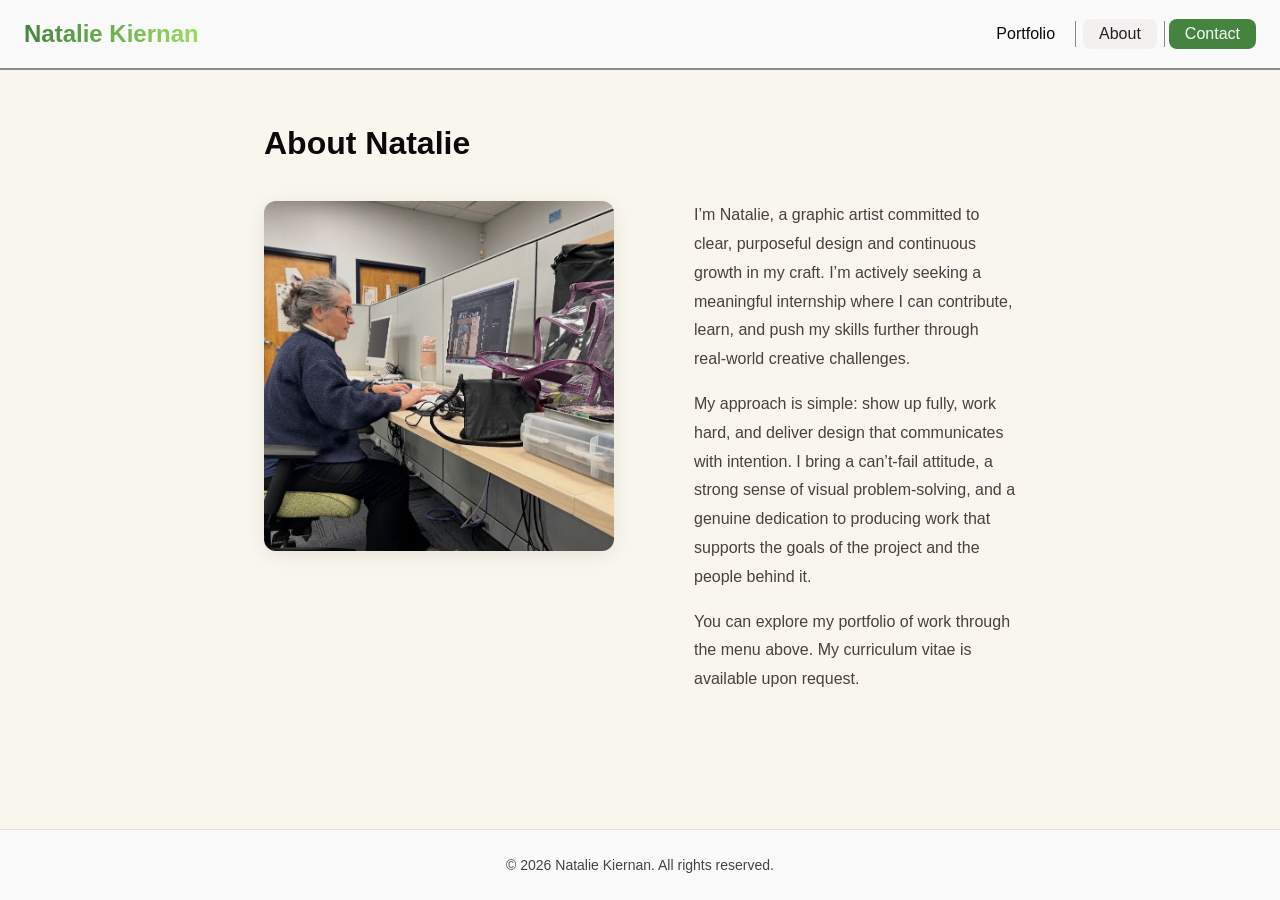
==== about.html @ ca2cf598 "Added once more all my animation code and files onto portfolio website" ====
<!DOCTYPE html>
<html lang="en">
<head>
    <meta charset="UTF-8">
    <meta name="viewport" content="width=device-width, initial-scale=1.0">
    <title>Natalie Kiernan - About</title>
    <link rel="stylesheet" href="style.css">
</head>
<body>
<header class="header">
    <h1 class="logo"><a href="index.html">Natalie Kiernan</a></h1>
    <nav aria-label="Main navigation">
        <ul>
            <li><a href="index.html">Portfolio</a></li>
            <li class="border"><a href="about.html" class="active">About</a></li>
            <li><a class="cta" href="contact.html">Contact</a></li>
        </ul>
    </nav>
</header>

<main>
    <div class="about">
       
        <h2 style="text-align: left;"> About Natalie</h2>
        <div class="about-info">
            <img class="about-img" src="images/computer-lab.jpeg" alt="Natalie Kiernan">
            <div class="picture">
                    <!-- <p>This code is commented out and won't display in the browser.</p> -->
                    <!-- <img class="about-img" src="images/baker-studio-photos-1.jpg" alt="Ed Baker's Natalie Kiernan headshot"> -->
                    <picture>
                        <!-- Sharp, fast-loading version for modern screens -->
                        <!-- <source srcset="images/headshot.webp" type="image/webp"> -->
                        
                        <!-- Flawless, pixel-perfect backup version -->
                        <source srcset="images/computer-lab-pic.png" type="image/png">

                        <!--  The fallback image that controls the layout dimensions -->
                        <!-- <img class="about-img" src="images/computer-lab-pic.png">   -->
                    </picture>
            </div>
            <div>
                
                <p>  I’m Natalie, a graphic artist committed to clear, purposeful design and continuous growth in my craft. 
                     I’m actively seeking a meaningful internship where I can contribute, learn, and push my skills 
                     further through real‑world creative challenges.
                </p>
                <p>    My approach is simple: show up fully, work hard, and deliver design that communicates with intention. 
                     I bring a can’t‑fail attitude, a strong sense of visual problem‑solving, and a genuine dedication to producing 
                     work that supports the goals of the project and the people behind it.
                 </p> 
                 <p> You can explore my portfolio of work through the menu above. My curriculum vitae is available upon request.<br></p>
            </div>
    </div>
</main>

<footer>
    <p>&copy; 2026 Natalie Kiernan. All rights reserved.</p>
</footer>
</body>
</html>
---- style.css ----
@font-face {
  font-family: "Amaline";
  src: url(fonts/AmalineTrial-Regular.ttf.woff);
}

@font-face {
  font-family: "Above-the-Beyond";
  src: url(fonts/Above\ the\ Beyond\ Script.woff2);
}

:root {
  --header-color: #fafafa;
  --primary-color: #f9f6ee;
  --font-color: #090909;
  --accent-color: #45843e;
  --accent-hover: #6fc466;
  --muted-color: #4b4040;
  --border-color: #8a8a8a;
  --gradient: linear-gradient(to right, var(--accent-color), #96de5f);
  --main-font: "Above-the-Beyond", Arial, sans-serif;
  --body-font: Arial, Helvetica, sans-serif;
  --shadow: 0 4px 20px rgba(9, 9, 9, 0.08);
  --transition: 0.2s ease;
}

*,
*::before,
*::after {
  padding: 0;
  margin: 0;
  box-sizing: border-box;
}

html {
  scroll-behavior: smooth;
}

body {
  background-color: var(--primary-color);
  color: var(--font-color);
  font-family: var(--body-font);
  line-height: 1.6;
  min-height: 100vh;
  display: flex;
  flex-direction: column;
}

/* Header */

header {
  position: sticky;
  top: 0;
  z-index: 100;
  width: 100%;
  height: 70px;
  justify-content: space-between;
  display: flex;
  align-items: center;
  background-color: var(--header-color);
  border-bottom: 2px var(--border-color) solid;
}

.logo {
  font-size: 24px;
  font-family: var(--main-font);
  margin-left: 1.5rem;
  background: var(--gradient);
  -webkit-background-clip: text;
  background-clip: text;
  -webkit-text-fill-color: transparent;
}

.logo a {
  text-decoration: none;
}

nav {
  margin-right: 1.5rem;
}

.border {
  padding: 0 7px;
  border-left: 1px var(--border-color) solid;
  border-right: 1px var(--border-color) solid;
}

nav ul {
  list-style-type: none;
  display: flex;
  align-items: center;
  gap: 0.25rem;
}

nav a {
  padding: 0.4em 1em;
  text-decoration: none;
  color: var(--font-color);
  font-size: 16px;
  border-radius: 8px;
  transition:
    background-color var(--transition),
    color var(--transition);
}

nav a:hover,
nav a.active {
  color: rgb(34, 34, 34);
  background-color: rgb(245, 240, 240);
}

nav a.cta {
  color: var(--header-color);
  background-color: var(--accent-color);
}

nav a.cta:hover {
  background-color: var(--accent-hover);
  color: var(--header-color);
}

/* Layout */

.container {
  max-width: 1224px;
  width: 90%;
  margin: auto;
  padding: 40px 0;
}

main {
  flex: 1;
}

.section-heading {
  font-family: var(--main-font);
  font-size: 2rem;
  text-align: center;
  margin-bottom: 2rem;
  color: var(--font-color);
}

.flex-container {
  display: flex;
  justify-content: center;
}

/* Hero */

#hero {
  width: 100%;
  min-height: 85vh;
  background: var(--primary-color);
  display: flex;
  align-items: center;
}

#hero .container {
  width: 90%;
  max-width: 1200px;
  margin: 0 auto;
  padding: 2rem 0;
  display: flex;
  align-items: center;
  justify-content: center;
  gap: 5rem;
}

#hero .info {
  flex: 1;
  max-width: 520px;
}

#hero .info h1 {
  font-size: clamp(2rem, 5vw, 3rem);
  line-height: 1.2;
  margin-bottom: 2.3rem;
  font-weight: 700;
  font-family: "Times New Roman", Times, serif;
}

#hero .info .hero-accent {
  font-family: var(--main-font);
  font-weight: 400;
  font-size: clamp(2.2rem, 5.5vw, 3.5rem);
  background: var(--gradient);
  -webkit-background-clip: text;
  background-clip: text;
  -webkit-text-fill-color: transparent;
}

#hero .info a {
  font-size: 1.1rem;
  color: var(--muted-color);
}

#hero .info .button {
  text-decoration: none;
  display: inline-block;
  background-color: var(--accent-color);
  color: var(--header-color);
  border-radius: 16px;
  font-size: 1.1rem;
  font-weight: 600;
  padding: 0.75em 2em;
  margin-top: 1.5rem;
  transition:
    background-color var(--transition),
    transform var(--transition);
  justify-content: center;
}

#hero .info #gallery-link {
  background-color: var(--header-color);
  color: var(--border-color);
  transition:
    background-color var(--transition),
    transform var(--transition);
  border: 2px var(--border-color) solid;
  margin-right: 40px;
}

#hero .button:hover {
  background-color: var(--accent-hover);
  transform: translateY(-2px);
}

#hero .img {
  flex-shrink: 0;
}

.img .about-img {
  width: 280px;
  height: 340px;
  object-fit: cover;
  border-radius: 12px;
  box-shadow: var(--shadow);
}

.space {
  margin-right: 44px;
}

.grid-container {
  display: grid;
  grid-template-columns: repeat(4, 1fr);
  gap: 5px;
}

/* Gallery */

.gallery-section {
  scroll-margin-top: 80px;
}

.gallery-section {
  padding-bottom: 4rem;
}

.gallery {
  display: grid;
  grid-template-columns: repeat(3, 1fr);
  gap: 16px;
}

.gallery2 {
  display: grid;
  grid-template-columns: repeat(2, 1fr);
  gap: 16px;
}

.gallery-item {
  border-radius: 8px;
  overflow: hidden;
  cursor: pointer;
  position: relative;
  background: #eee;
}

.gallery-item img {
  width: 100%;
  display: block;
  border-radius: 8px;
  transition:
    transform 0.35s ease,
    filter 0.35s ease;
}

.gallery-item:hover img {
  transform: scale(1.03);
  filter: brightness(0.92);
}

.gallery-item::after {
  content: "View";
  position: absolute;
  inset: 0;
  display: flex;
  align-items: center;
  justify-content: center;
  background: rgba(9, 9, 9, 0.45);
  color: #fff;
  font-size: 0.95rem;
  font-weight: 600;
  letter-spacing: 0.05em;
  text-transform: uppercase;
  opacity: 0;
  transition: opacity var(--transition);
  border-radius: 8px;
}

.gallery-item:hover::after {
  opacity: 1;
}

/* Lightbox */

.lightbox {
  position: fixed;
  inset: 0;
  z-index: 1000;
  background: rgba(9, 9, 9, 0.92);
  display: flex;
  align-items: center;
  justify-content: center;
  padding: 2rem;
  opacity: 0;
  visibility: hidden;
  transition:
    opacity 0.3s ease,
    visibility 0.3s ease;
}

.lightbox.open {
  opacity: 1;
  visibility: visible;
}

.lightbox img {
  max-width: 90vw;
  max-height: 85vh;
  object-fit: contain;
  border-radius: 8px;
  box-shadow: 0 8px 40px rgba(0, 0, 0, 0.4);
}

.lightbox-close {
  position: absolute;
  top: 1.5rem;
  right: 1.5rem;
  background: none;
  border: none;
  color: #fff;
  font-size: 2.5rem;
  line-height: 1;
  cursor: pointer;
  padding: 0.25rem 0.5rem;
  opacity: 0.8;
  transition: opacity var(--transition);
}

.lightbox-close:hover {
  opacity: 1;
}

/* About */

.about {
  max-width: 800px;
  margin: 3rem auto;
  padding: 0 1.5rem 4rem;
}

.about h2 {
  font-family: var(--main-font);
  font-size: 2rem;
  margin-bottom: 2rem;
  text-align: center;
}

.about-info {
  display: flex;
  flex-direction: row;
  gap: 2.5rem;
  align-items: flex-start;
}

.about-info .about-img {
  width: 350px;
  height: 350px;
  object-fit: cover;
  border-radius: 12px;
  flex-shrink: 0;
  box-shadow: var(--shadow);
}

.about-info p {
  font-size: 16px;
  line-height: 1.8;
  color: var(--muted-color);
  margin-bottom: 1rem;
}

/* Contact */

.contact {
  max-width: 600px;
  margin: 4rem auto;
  padding: 0 1.5rem 4rem;
  text-align: center;
}

.contact h2 {
  font-family: var(--main-font);
  font-size: 2.5rem;
  margin-bottom: 1rem;
}

.contact p {
  color: var(--muted-color);
  margin-bottom: 2.5rem;
  font-size: 1.05rem;
}

.contact-list {
  list-style: none;
  display: flex;
  flex-direction: column;
  gap: 1.25rem;
}

.contact-list li {
  background: var(--header-color);
  border: 1px solid #e0e0e0;
  border-radius: 12px;
  padding: 1.25rem 1.5rem;
  font-size: 1.05rem;
  transition:
    box-shadow var(--transition),
    transform var(--transition);
}

.contact-list li:hover {
  box-shadow: var(--shadow);
  transform: translateY(-2px);
}

.contact-list a {
  color: var(--accent-color);
  text-decoration: none;
  font-weight: 600;
  transition: color var(--transition);
}

.contact-list a:hover {
  color: var(--accent-hover);
  text-decoration: underline;
}

/* Footer */

footer {
  text-align: center;
  padding: 1.5rem;
  font-size: 0.875rem;
  color: var(--muted-color);
  border-top: 1px solid #e0e0e0;
  background: var(--header-color);
}

/* Responsive */

@media (max-width: 900px) {
  .gallery {
    grid-template-columns: repeat(2, 1fr);
  }

  #hero .container {
    flex-direction: column-reverse;
    text-align: center;
    gap: 2rem;
  }

  #hero .info {
    max-width: 100%;
  }
}

@media (max-width: 768px) {
  header {
    height: auto;
    flex-direction: column;
    padding: 1rem 0;
    gap: 0.75rem;
  }

  .logo {
    margin-left: 0;
  }

  nav {
    margin-right: 0;
  }

  .gallery {
    grid-template-columns: 1fr;
  }

  .about-info {
    flex-direction: column;
    align-items: center;
    text-align: center;
  }

  .about-info .about-img {
    width: 200px;
    height: 250px;
  }

  .img .about-img {
    width: 220px;
    height: 280px;
  }
}

@media (max-width: 480px) {
  nav ul {
    flex-wrap: wrap;
    justify-content: center;
  }

  nav a {
    font-size: 14px;
    padding: 0.35em 0.75em;
  }
}
/*### The Required CSS Update
Add this code to the bottom of your `style.css` file. It configures the `.gallery-item` block as the absolute anchor point and cleanly reveals the floating tooltip upon cursor hover:

```css*/
/* Ensure the grid wrapper acts as a safe bounds system for positioning the tooltip */
.gallery-item {
  position: relative;
  display: inline-block;
}

/* Force standard overlay actions back to pointer-ready triggers */
.gallery-item img {
  pointer-events: auto;
  display: block;
  width: 100%;
}

/* Global design configurations for the floating tooltips */
.gallery-item .tooltip-text {
  visibility: hidden;
  position: absolute;
  bottom: 50px; /* Aligns the bubble inside/at the base edge of your picture */
  left: 50%;
  transform: translateX(-50%);
  background-color: rgba(0, 0, 0, 0.85); /* Smooth translucent dark backing */
  color: #ffffff;
  padding: 6px 12px;
  border-radius: 4px;
  font-size: 13px;
  font-family: sans-serif;
  text-align: center;
  white-space: nowrap;
  z-index: 100;
  opacity: 0;
  transition:
    opacity 0.2s ease,
    transform 0.2s ease;
  pointer-events: none; /* Stops the tooltip itself from intercepting your cursor paths */
}

/* Active triggering states */
.gallery-item:hover .tooltip-text {
  visibility: visible;
  opacity: 1;
}
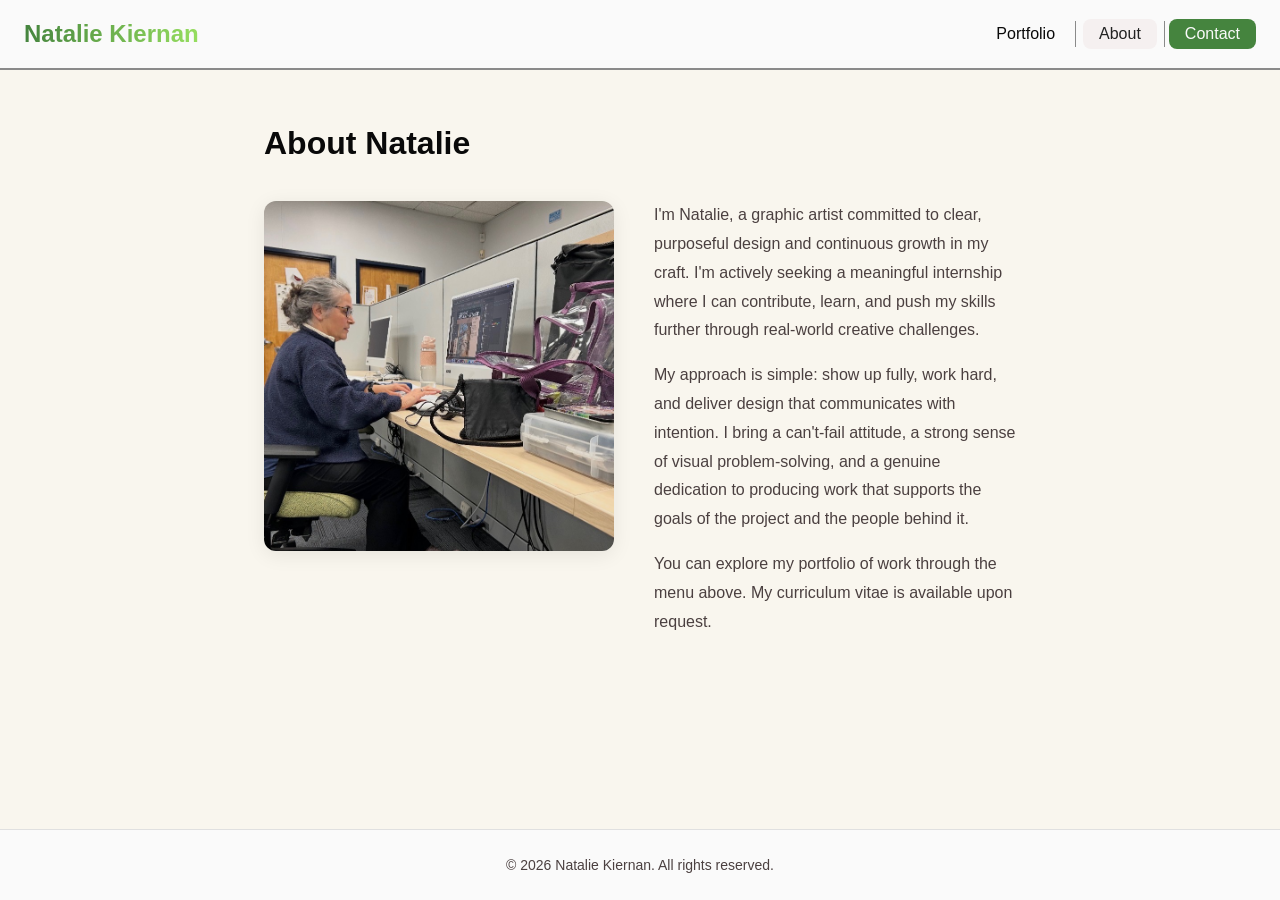
==== commit 157bf918: "refactor" ====
--- a/about.html
+++ b/about.html
@@ -7,54 +7,39 @@
     <link rel="stylesheet" href="style.css">
 </head>
 <body>
-<header class="header">
-    <h1 class="logo"><a href="index.html">Natalie Kiernan</a></h1>
-    <nav aria-label="Main navigation">
-        <ul>
-            <li><a href="index.html">Portfolio</a></li>
-            <li class="border"><a href="about.html" class="active">About</a></li>
-            <li><a class="cta" href="contact.html">Contact</a></li>
-        </ul>
-    </nav>
-</header>
+    <header class="header">
+        <h1 class="logo"><a href="index.html">Natalie Kiernan</a></h1>
+        <nav aria-label="Main navigation">
+            <ul>
+                <li><a href="index.html">Portfolio</a></li>
+                <li class="border"><a href="about.html" class="active">About</a></li>
+                <li><a class="cta" href="contact.html">Contact</a></li>
+            </ul>
+        </nav>
+    </header>
 
-<main>
-    <div class="about">
-       
-        <h2 style="text-align: left;"> About Natalie</h2>
-        <div class="about-info">
-            <img class="about-img" src="images/computer-lab.jpeg" alt="Natalie Kiernan">
-            <div class="picture">
-                    <!-- <p>This code is commented out and won't display in the browser.</p> -->
-                    <!-- <img class="about-img" src="images/baker-studio-photos-1.jpg" alt="Ed Baker's Natalie Kiernan headshot"> -->
-                    <picture>
-                        <!-- Sharp, fast-loading version for modern screens -->
-                        <!-- <source srcset="images/headshot.webp" type="image/webp"> -->
-                        
-                        <!-- Flawless, pixel-perfect backup version -->
-                        <source srcset="images/computer-lab-pic.png" type="image/png">
+    <main>
+        <div class="about">
+            <h2>About Natalie</h2>
+            <div class="about-info">
+                <img class="about-img" src="images/computer-lab.jpeg" alt="Natalie Kiernan">
+                <div>
+                    <p>I'm Natalie, a graphic artist committed to clear, purposeful design and continuous growth in my craft.
+                        I'm actively seeking a meaningful internship where I can contribute, learn, and push my skills
+                        further through real-world creative challenges.
+                    </p>
+                    <p>My approach is simple: show up fully, work hard, and deliver design that communicates with intention.
+                        I bring a can't-fail attitude, a strong sense of visual problem-solving, and a genuine dedication to producing
+                        work that supports the goals of the project and the people behind it.
+                    </p>
+                    <p>You can explore my portfolio of work through the menu above. My curriculum vitae is available upon request.</p>
+                </div>
+            </div>
+        </div>
+    </main>
 
-                        <!--  The fallback image that controls the layout dimensions -->
-                        <!-- <img class="about-img" src="images/computer-lab-pic.png">   -->
-                    </picture>
-            </div>
-            <div>
-                
-                <p>  I’m Natalie, a graphic artist committed to clear, purposeful design and continuous growth in my craft. 
-                     I’m actively seeking a meaningful internship where I can contribute, learn, and push my skills 
-                     further through real‑world creative challenges.
-                </p>
-                <p>    My approach is simple: show up fully, work hard, and deliver design that communicates with intention. 
-                     I bring a can’t‑fail attitude, a strong sense of visual problem‑solving, and a genuine dedication to producing 
-                     work that supports the goals of the project and the people behind it.
-                 </p> 
-                 <p> You can explore my portfolio of work through the menu above. My curriculum vitae is available upon request.<br></p>
-            </div>
-    </div>
-</main>
-
-<footer>
-    <p>&copy; 2026 Natalie Kiernan. All rights reserved.</p>
-</footer>
+    <footer>
+        <p>&copy; 2026 Natalie Kiernan. All rights reserved.</p>
+    </footer>
 </body>
 </html>
--- a/style.css
+++ b/style.css
@@ -1,8 +1,3 @@
-@font-face {
-  font-family: "Amaline";
-  src: url(fonts/AmalineTrial-Regular.ttf.woff);
-}
-
 @font-face {
   font-family: "Above-the-Beyond";
   src: url(fonts/Above\ the\ Beyond\ Script.woff2);
@@ -144,6 +139,30 @@
   justify-content: center;
 }
 
+.back-to-top {
+  text-align: center;
+  margin-top: 2rem;
+}
+
+.back-to-top .button {
+  text-decoration: none;
+  display: inline-block;
+  background-color: var(--accent-color);
+  color: var(--header-color);
+  border-radius: 16px;
+  font-size: 1rem;
+  font-weight: 600;
+  padding: 0.75em 2em;
+  transition:
+    background-color var(--transition),
+    transform var(--transition);
+}
+
+.back-to-top .button:hover {
+  background-color: var(--accent-hover);
+  transform: translateY(-2px);
+}
+
 /* Hero */
 
 #hero {
@@ -163,6 +182,13 @@
   align-items: center;
   justify-content: center;
   gap: 5rem;
+}
+
+#hero .picture img {
+  width: 100%;
+  max-width: 500px;
+  height: auto;
+  display: block;
 }
 
 #hero .info {
@@ -206,38 +232,11 @@
   transition:
     background-color var(--transition),
     transform var(--transition);
-  justify-content: center;
-}
-
-#hero .info #gallery-link {
-  background-color: var(--header-color);
-  color: var(--border-color);
-  transition:
-    background-color var(--transition),
-    transform var(--transition);
-  border: 2px var(--border-color) solid;
-  margin-right: 40px;
 }
 
 #hero .button:hover {
   background-color: var(--accent-hover);
   transform: translateY(-2px);
-}
-
-#hero .img {
-  flex-shrink: 0;
-}
-
-.img .about-img {
-  width: 280px;
-  height: 340px;
-  object-fit: cover;
-  border-radius: 12px;
-  box-shadow: var(--shadow);
-}
-
-.space {
-  margin-right: 44px;
 }
 
 .grid-container {
@@ -250,9 +249,6 @@
 
 .gallery-section {
   scroll-margin-top: 80px;
-}
-
-.gallery-section {
   padding-bottom: 4rem;
 }
 
@@ -280,6 +276,7 @@
   width: 100%;
   display: block;
   border-radius: 8px;
+  pointer-events: auto;
   transition:
     transform 0.35s ease,
     filter 0.35s ease;
@@ -291,7 +288,7 @@
 }
 
 .gallery-item::after {
-  content: "View";
+  content: "Zoom";
   position: absolute;
   inset: 0;
   display: flex;
@@ -309,6 +306,40 @@
 }
 
 .gallery-item:hover::after {
+  opacity: 1;
+}
+
+.image-cell {
+  display: flex;
+  flex-direction: column;
+  align-items: center;
+  gap: 15px;
+}
+
+.gallery-item .tooltip-text {
+  visibility: hidden;
+  position: absolute;
+  bottom: 50px;
+  left: 50%;
+  transform: translateX(-50%);
+  background-color: rgba(0, 0, 0, 0.85);
+  color: #ffffff;
+  padding: 6px 12px;
+  border-radius: 4px;
+  font-size: 13px;
+  font-family: sans-serif;
+  text-align: center;
+  white-space: nowrap;
+  z-index: 100;
+  opacity: 0;
+  transition:
+    opacity 0.2s ease,
+    transform 0.2s ease;
+  pointer-events: none;
+}
+
+.gallery-item:hover .tooltip-text {
+  visibility: visible;
   opacity: 1;
 }
 
@@ -362,6 +393,60 @@
   opacity: 1;
 }
 
+.lightbox-nav {
+  position: absolute;
+  top: 50%;
+  transform: translateY(-50%);
+  background: rgba(255, 255, 255, 0.12);
+  border: none;
+  color: #fff;
+  font-size: 2.75rem;
+  line-height: 1;
+  width: 3rem;
+  height: 3rem;
+  border-radius: 50%;
+  cursor: pointer;
+  display: flex;
+  align-items: center;
+  justify-content: center;
+  opacity: 0.85;
+  transition: opacity var(--transition), background-color var(--transition);
+  z-index: 1001;
+}
+
+.lightbox-nav:hover {
+  opacity: 1;
+  background: rgba(255, 255, 255, 0.22);
+}
+
+.lightbox-prev {
+  left: 1rem;
+}
+
+.lightbox-next {
+  right: 1rem;
+}
+
+@media (max-width: 600px) {
+  .lightbox-nav {
+    font-size: 2rem;
+    width: 2.5rem;
+    height: 2.5rem;
+  }
+
+  .lightbox-prev {
+    left: 0.5rem;
+  }
+
+  .lightbox-next {
+    right: 0.5rem;
+  }
+
+  .lightbox {
+    padding: 1rem 3.5rem;
+  }
+}
+
 /* About */
 
 .about {
@@ -374,7 +459,7 @@
   font-family: var(--main-font);
   font-size: 2rem;
   margin-bottom: 2rem;
-  text-align: center;
+  text-align: left;
 }
 
 .about-info {
@@ -511,14 +596,13 @@
     text-align: center;
   }
 
+  .about h2 {
+    text-align: center;
+  }
+
   .about-info .about-img {
     width: 200px;
     height: 250px;
-  }
-
-  .img .about-img {
-    width: 220px;
-    height: 280px;
   }
 }
 
@@ -533,48 +617,3 @@
     padding: 0.35em 0.75em;
   }
 }
-/*### The Required CSS Update
-Add this code to the bottom of your `style.css` file. It configures the `.gallery-item` block as the absolute anchor point and cleanly reveals the floating tooltip upon cursor hover:
-
-```css*/
-/* Ensure the grid wrapper acts as a safe bounds system for positioning the tooltip */
-.gallery-item {
-  position: relative;
-  display: inline-block;
-}
-
-/* Force standard overlay actions back to pointer-ready triggers */
-.gallery-item img {
-  pointer-events: auto;
-  display: block;
-  width: 100%;
-}
-
-/* Global design configurations for the floating tooltips */
-.gallery-item .tooltip-text {
-  visibility: hidden;
-  position: absolute;
-  bottom: 50px; /* Aligns the bubble inside/at the base edge of your picture */
-  left: 50%;
-  transform: translateX(-50%);
-  background-color: rgba(0, 0, 0, 0.85); /* Smooth translucent dark backing */
-  color: #ffffff;
-  padding: 6px 12px;
-  border-radius: 4px;
-  font-size: 13px;
-  font-family: sans-serif;
-  text-align: center;
-  white-space: nowrap;
-  z-index: 100;
-  opacity: 0;
-  transition:
-    opacity 0.2s ease,
-    transform 0.2s ease;
-  pointer-events: none; /* Stops the tooltip itself from intercepting your cursor paths */
-}
-
-/* Active triggering states */
-.gallery-item:hover .tooltip-text {
-  visibility: visible;
-  opacity: 1;
-}
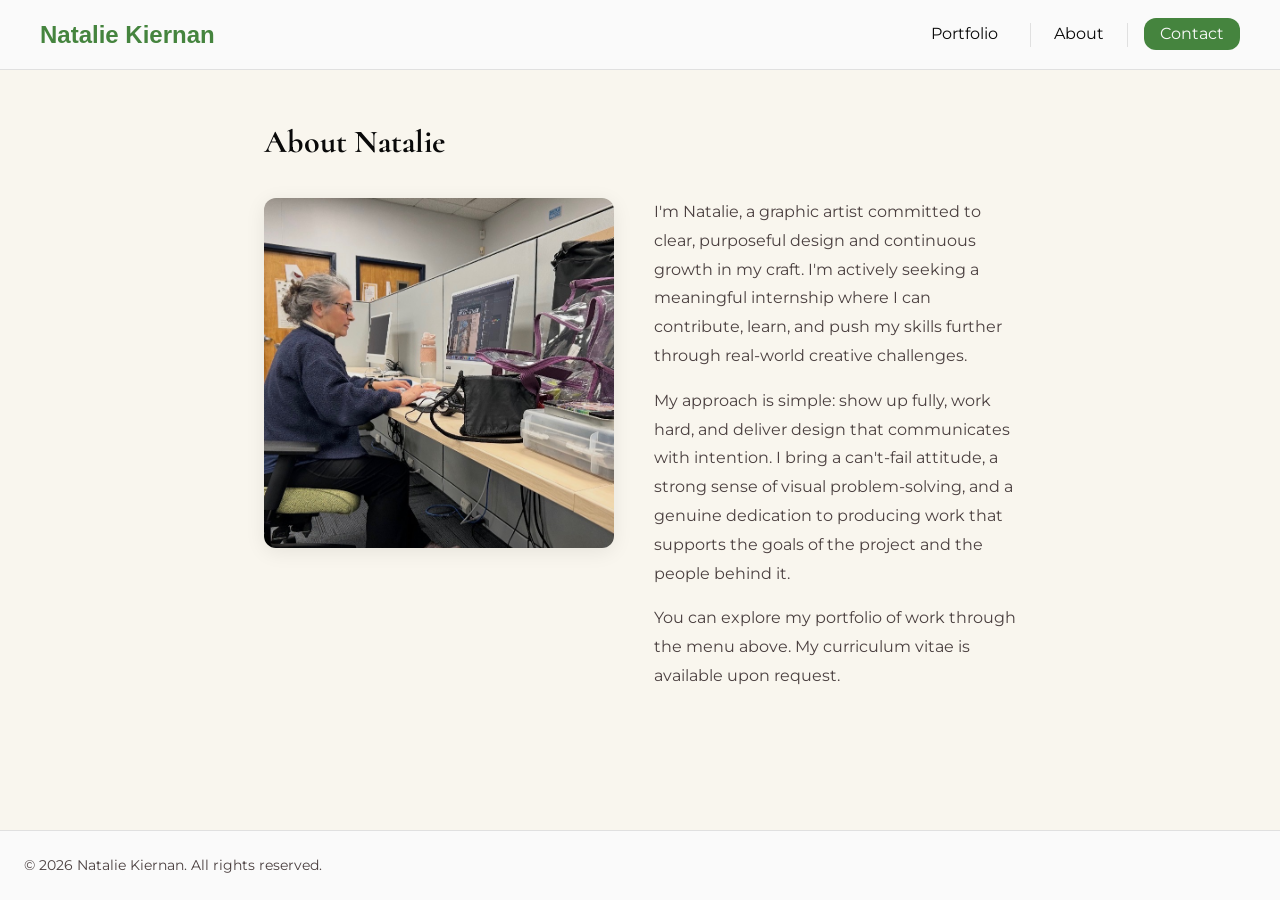
==== commit 5a9b62a3: "fix nav links" ====
--- a/about.html
+++ b/about.html
@@ -11,8 +11,8 @@
         <h1 class="logo"><a href="index.html">Natalie Kiernan</a></h1>
         <nav aria-label="Main navigation">
             <ul>
-                <li><a href="index.html">Portfolio</a></li>
-                <li class="border"><a href="about.html" class="active">About</a></li>
+                <li><a href="index.html" class="nav-link">Portfolio</a></li>
+                <li class="border"><a href="about.html" class="nav-link" class="active">About</a></li>
                 <li><a class="cta" href="contact.html">Contact</a></li>
             </ul>
         </nav>
--- a/style.css
+++ b/style.css
@@ -1,8 +1,16 @@
+@import url("https://fonts.googleapis.com/css2?family=Cormorant:ital,wght@0,300..700;1,300..700&family=Inter:ital,opsz,wght@0,14..32,100..900;1,14..32,100..900&family=Libre+Baskerville:ital,wght@0,400..700;1,400..700&family=Montserrat:ital,wght@0,100..900;1,100..900&display=swap");
+
 @font-face {
   font-family: "Above-the-Beyond";
   src: url(fonts/Above\ the\ Beyond\ Script.woff2);
 }
 
+@font-face {
+  font-family: "Open-Sans";
+  src: url(fonts/Open_Sans/OpenSans-VariableFont_wdth\,wght.ttf);
+}
+
+/* Global variables */
 :root {
   --header-color: #fafafa;
   --primary-color: #f9f6ee;
@@ -10,67 +18,66 @@
   --accent-color: #45843e;
   --accent-hover: #6fc466;
   --muted-color: #4b4040;
-  --border-color: #8a8a8a;
+  --border-color: #e0e0e0;
   --gradient: linear-gradient(to right, var(--accent-color), #96de5f);
-  --main-font: "Above-the-Beyond", Arial, sans-serif;
-  --body-font: Arial, Helvetica, sans-serif;
+  --main-font: "Cormorant", serif;
+  --body-font: "Montserrat", "Inter", "Open-Sans", sans-serif;
   --shadow: 0 4px 20px rgba(9, 9, 9, 0.08);
   --transition: 0.2s ease;
 }
 
+/* What does this do? remove all padding? */
 *,
 *::before,
 *::after {
   padding: 0;
   margin: 0;
   box-sizing: border-box;
+  text-decoration: none;
 }
 
 html {
   scroll-behavior: smooth;
 }
 
+/* Body Tier 1 */
+
 body {
+  /* Typography and Color */
+  font-family: var(--body-font);
+  line-height: 1.5;
+  color: var(--font-color);
   background-color: var(--primary-color);
-  color: var(--font-color);
-  font-family: var(--body-font);
-  line-height: 1.6;
+
+  /* Layout */
   min-height: 100vh;
   display: flex;
   flex-direction: column;
 }
 
-/* Header */
+/* Header Tier 2 */
 
 header {
   position: sticky;
   top: 0;
-  z-index: 100;
+  z-index: 8;
   width: 100%;
   height: 70px;
   justify-content: space-between;
   display: flex;
   align-items: center;
   background-color: var(--header-color);
-  border-bottom: 2px var(--border-color) solid;
+  border-bottom: 1px solid var(--border-color);
+  padding: 20px 40px;
 }
 
 .logo {
-  font-size: 24px;
-  font-family: var(--main-font);
-  margin-left: 1.5rem;
-  background: var(--gradient);
+  font-family: "Above-the-Beyond", sans-serif;
+  font-size: 1.5rem;
+  background: var(--accent-color);
   -webkit-background-clip: text;
   background-clip: text;
   -webkit-text-fill-color: transparent;
-}
-
-.logo a {
-  text-decoration: none;
-}
-
-nav {
-  margin-right: 1.5rem;
 }
 
 .border {
@@ -83,34 +90,35 @@
   list-style-type: none;
   display: flex;
   align-items: center;
-  gap: 0.25rem;
-}
-
-nav a {
+  gap: 1rem;
+}
+
+.nav-link,
+.cta {
   padding: 0.4em 1em;
-  text-decoration: none;
+  border-radius: 12px;
+}
+
+.nav-link {
   color: var(--font-color);
-  font-size: 16px;
-  border-radius: 8px;
   transition:
     background-color var(--transition),
     color var(--transition);
 }
 
-nav a:hover,
-nav a.active {
+.nav-link:hover,
+.nav-link.active {
   color: rgb(34, 34, 34);
   background-color: rgb(245, 240, 240);
 }
 
-nav a.cta {
+.cta {
   color: var(--header-color);
   background-color: var(--accent-color);
 }
 
-nav a.cta:hover {
+.cta:hover {
   background-color: var(--accent-hover);
-  color: var(--header-color);
 }
 
 /* Layout */
@@ -122,30 +130,40 @@
   padding: 40px 0;
 }
 
+/* Main Tier 2 */
+
 main {
   flex: 1;
 }
 
 .section-heading {
   font-family: var(--main-font);
-  font-size: 2rem;
+  font-size: 3rem;
   text-align: center;
   margin-bottom: 2rem;
-  color: var(--font-color);
-}
-
-.flex-container {
-  display: flex;
-  justify-content: center;
-}
-
-.back-to-top {
+}
+
+#back-to-top {
   text-align: center;
   margin-top: 2rem;
-}
-
-.back-to-top .button {
-  text-decoration: none;
+  position: fixed;
+  bottom: 20px;
+  right: 20px;
+  opacity: 0;
+  visibility: hidden;
+  transition:
+    opacity 0.3s,
+    visibility 0.3s;
+  z-index: 8;
+}
+
+#back-to-top.show {
+  opacity: 1;
+  visibility: visible;
+}
+
+.button {
+  font-family: var(--body-font);
   display: inline-block;
   background-color: var(--accent-color);
   color: var(--header-color);
@@ -158,98 +176,114 @@
     transform var(--transition);
 }
 
-.back-to-top .button:hover {
+.button:hover {
   background-color: var(--accent-hover);
   transform: translateY(-2px);
 }
 
-/* Hero */
+/* Hero Tier 3*/
 
 #hero {
   width: 100%;
-  min-height: 85vh;
-  background: var(--primary-color);
+  min-height: 90dvh;
   display: flex;
   align-items: center;
 }
 
 #hero .container {
-  width: 90%;
-  max-width: 1200px;
+  width: 75%;
   margin: 0 auto;
-  padding: 2rem 0;
+  padding: 0;
   display: flex;
   align-items: center;
   justify-content: center;
   gap: 5rem;
 }
 
-#hero .picture img {
+.hero-img {
   width: 100%;
   max-width: 500px;
-  height: auto;
+  height: 500px;
   display: block;
-}
-
-#hero .info {
+  padding-bottom: 1rem;
+  box-shadow: 10px 10px 20px rgba(0, 0, 0, 0.3);
+}
+
+.info {
   flex: 1;
-  max-width: 520px;
-}
-
-#hero .info h1 {
-  font-size: clamp(2rem, 5vw, 3rem);
-  line-height: 1.2;
-  margin-bottom: 2.3rem;
+  font-family: var(--main-font);
+  font-size: 1.5rem;
+}
+
+#hero h1 {
+  line-height: 1.3;
+  margin-bottom: 1rem;
   font-weight: 700;
-  font-family: "Times New Roman", Times, serif;
-}
-
-#hero .info .hero-accent {
-  font-family: var(--main-font);
-  font-weight: 400;
-  font-size: clamp(2.2rem, 5.5vw, 3.5rem);
-  background: var(--gradient);
+}
+
+.hero-accent {
+  font-weight: 900;
+  background: var(--accent-color);
   -webkit-background-clip: text;
   background-clip: text;
   -webkit-text-fill-color: transparent;
 }
 
-#hero .info a {
-  font-size: 1.1rem;
-  color: var(--muted-color);
-}
-
-#hero .info .button {
-  text-decoration: none;
-  display: inline-block;
-  background-color: var(--accent-color);
-  color: var(--header-color);
-  border-radius: 16px;
-  font-size: 1.1rem;
-  font-weight: 600;
-  padding: 0.75em 2em;
-  margin-top: 1.5rem;
-  transition:
-    background-color var(--transition),
-    transform var(--transition);
-}
-
-#hero .button:hover {
-  background-color: var(--accent-hover);
-  transform: translateY(-2px);
-}
+/* Gallery Tier 3*/
+
+.gallery-section {
+  scroll-margin-top: 80px;
+  padding: 2rem;
+}
+
+/* Section navigation */
 
 .grid-container {
   display: grid;
   grid-template-columns: repeat(4, 1fr);
-  gap: 5px;
-}
-
-/* Gallery */
-
-.gallery-section {
-  scroll-margin-top: 80px;
-  padding-bottom: 4rem;
+  gap: 0.75rem;
+  max-width: 1224px;
+  width: 90%;
+  margin: 0 auto;
+  padding: 2.5rem 0 3rem;
+  border-top: 1px solid var(--border-color);
+  border-bottom: 1px solid var(--border-color);
+}
+
+.grid-container a {
+  display: flex;
+  align-items: center;
+  justify-content: center;
+  min-height: 3.5rem;
+  padding: 0.85rem 1rem;
+  text-align: center;
+  font-family: var(--body-font);
+  font-size: 0.95rem;
+  font-weight: 600;
+  line-height: 1.35;
+  color: var(--font-color);
+  background-color: var(--header-color);
+  border: 1px solid var(--border-color);
+  border-radius: 12px;
+  transition:
+    background-color var(--transition),
+    color var(--transition),
+    border-color var(--transition),
+    transform var(--transition),
+    box-shadow var(--transition);
+}
+
+.grid-container a:hover {
+  background-color: var(--accent-color);
+  border-color: var(--accent-color);
+  color: var(--header-color);
+  transform: translateY(-2px);
+  box-shadow: var(--shadow);
+}
+
+.grid-container a:focus-visible {
+  outline: 2px solid var(--accent-color);
+  outline-offset: 2px;
 }
 
 .gallery {
@@ -265,17 +299,17 @@
 }
 
 .gallery-item {
-  border-radius: 8px;
   overflow: hidden;
   cursor: pointer;
   position: relative;
   background: #eee;
+  height: fit-content;
 }
 
 .gallery-item img {
   width: 100%;
+  object-fit: cover;
   display: block;
-  border-radius: 8px;
   pointer-events: auto;
   transition:
     transform 0.35s ease,
@@ -302,7 +336,6 @@
   text-transform: uppercase;
   opacity: 0;
   transition: opacity var(--transition);
-  border-radius: 8px;
 }
 
 .gallery-item:hover::after {
@@ -330,7 +363,7 @@
   font-family: sans-serif;
   text-align: center;
   white-space: nowrap;
-  z-index: 100;
+  z-index: 7;
   opacity: 0;
   transition:
     opacity 0.2s ease,
@@ -348,7 +381,7 @@
 .lightbox {
   position: fixed;
   inset: 0;
-  z-index: 1000;
+  z-index: 9;
   background: rgba(9, 9, 9, 0.92);
   display: flex;
   align-items: center;
@@ -370,7 +403,6 @@
   max-width: 90vw;
   max-height: 85vh;
   object-fit: contain;
-  border-radius: 8px;
   box-shadow: 0 8px 40px rgba(0, 0, 0, 0.4);
 }
 
@@ -410,8 +442,10 @@
   align-items: center;
   justify-content: center;
   opacity: 0.85;
-  transition: opacity var(--transition), background-color var(--transition);
-  z-index: 1001;
+  transition:
+    opacity var(--transition),
+    background-color var(--transition);
+  z-index: 10;
 }
 
 .lightbox-nav:hover {
@@ -531,7 +565,6 @@
 
 .contact-list a {
   color: var(--accent-color);
-  text-decoration: none;
   font-weight: 600;
   transition: color var(--transition);
 }
@@ -544,11 +577,11 @@
 /* Footer */
 
 footer {
-  text-align: center;
+  text-align: left;
   padding: 1.5rem;
   font-size: 0.875rem;
   color: var(--muted-color);
-  border-top: 1px solid #e0e0e0;
+  border-top: 1px solid var(--border-color);
   background: var(--header-color);
 }
 
@@ -557,16 +590,17 @@
 @media (max-width: 900px) {
   .gallery {
     grid-template-columns: repeat(2, 1fr);
+  }
+
+  .grid-container {
+    grid-template-columns: repeat(2, 1fr);
+    padding: 2rem 0 2.5rem;
   }
 
   #hero .container {
     flex-direction: column-reverse;
     text-align: center;
     gap: 2rem;
-  }
-
-  #hero .info {
-    max-width: 100%;
   }
 }
 
@@ -578,14 +612,6 @@
     gap: 0.75rem;
   }
 
-  .logo {
-    margin-left: 0;
-  }
-
-  nav {
-    margin-right: 0;
-  }
-
   .gallery {
     grid-template-columns: 1fr;
   }
@@ -616,4 +642,16 @@
     font-size: 14px;
     padding: 0.35em 0.75em;
   }
-}
+
+  .grid-container {
+    grid-template-columns: 1fr;
+    gap: 0.5rem;
+    padding: 1.5rem 0 2rem;
+  }
+
+  .grid-container a {
+    min-height: 3rem;
+    font-size: 0.875rem;
+    padding: 0.75rem 1rem;
+  }
+}
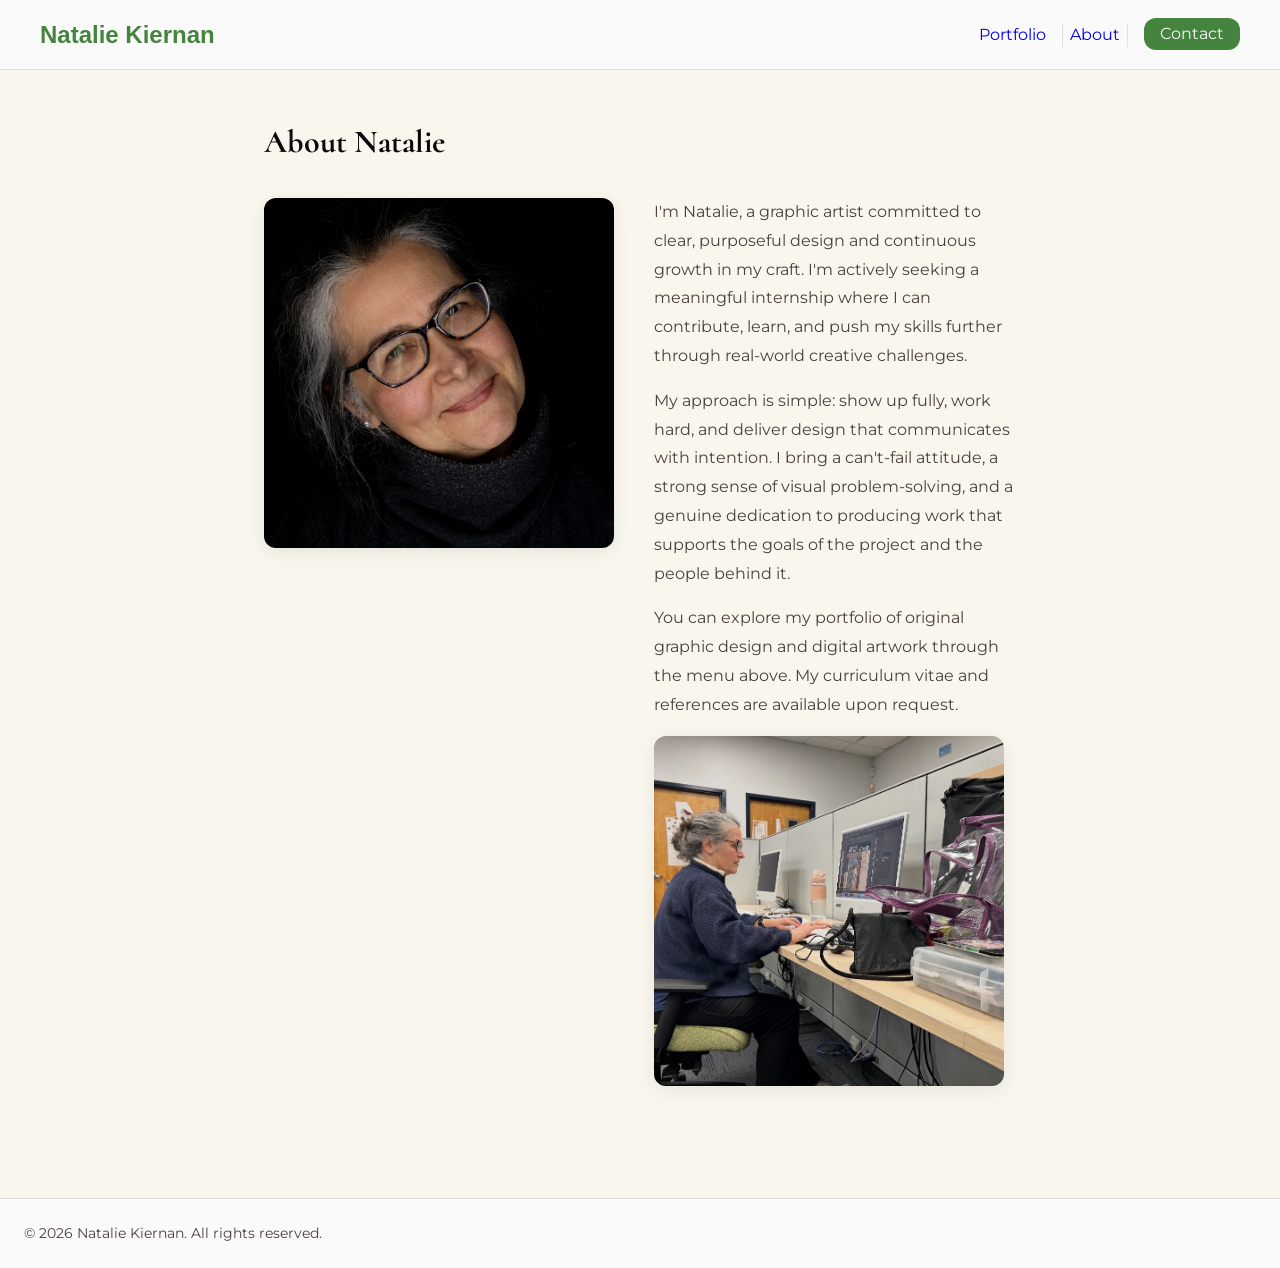
==== commit 777ac485: "update todo, tooltips, and about" ====
--- a/about.html
+++ b/about.html
@@ -1,45 +1,70 @@
-<!DOCTYPE html>
+<!doctype html>
 <html lang="en">
-<head>
-    <meta charset="UTF-8">
-    <meta name="viewport" content="width=device-width, initial-scale=1.0">
+  <head>
+    <meta charset="UTF-8" />
+    <meta name="viewport" content="width=device-width, initial-scale=1.0" />
     <title>Natalie Kiernan - About</title>
-    <link rel="stylesheet" href="style.css">
-</head>
-<body>
+    <link rel="stylesheet" href="style.css" />
+  </head>
+  <body>
     <header class="header">
-        <h1 class="logo"><a href="index.html">Natalie Kiernan</a></h1>
-        <nav aria-label="Main navigation">
-            <ul>
-                <li><a href="index.html" class="nav-link">Portfolio</a></li>
-                <li class="border"><a href="about.html" class="nav-link" class="active">About</a></li>
-                <li><a class="cta" href="contact.html">Contact</a></li>
-            </ul>
-        </nav>
+      <h1 class="logo"><a href="index.html">Natalie Kiernan</a></h1>
+      <nav aria-label="Main navigation">
+        <ul>
+          <li><a href="index.html">Portfolio</a></li>
+          <li class="border"><a href="about.html" class="active">About</a></li>
+          <li><a class="cta" href="contact.html">Contact</a></li>
+        </ul>
+      </nav>
     </header>
 
     <main>
-        <div class="about">
-            <h2>About Natalie</h2>
-            <div class="about-info">
-                <img class="about-img" src="images/computer-lab.jpeg" alt="Natalie Kiernan">
-                <div>
-                    <p>I'm Natalie, a graphic artist committed to clear, purposeful design and continuous growth in my craft.
-                        I'm actively seeking a meaningful internship where I can contribute, learn, and push my skills
-                        further through real-world creative challenges.
-                    </p>
-                    <p>My approach is simple: show up fully, work hard, and deliver design that communicates with intention.
-                        I bring a can't-fail attitude, a strong sense of visual problem-solving, and a genuine dedication to producing
-                        work that supports the goals of the project and the people behind it.
-                    </p>
-                    <p>You can explore my portfolio of work through the menu above. My curriculum vitae is available upon request.</p>
-                </div>
-            </div>
+      <div class="about">
+        <h2>About Natalie</h2>
+        <div class="about-info">
+          <img
+            class="about-img"
+            src="images/baker-studio-photos-1.jpg"
+            alt="Natalie Kiernan"
+          />
+          <!--         <img
+            class="about-img"
+            src="images/computer-lab.jpeg"
+            alt="Natalie Kiernan"
+          />
+-->
+          <div>
+            <p>
+              I'm Natalie, a graphic artist committed to clear, purposeful
+              design and continuous growth in my craft. I'm actively seeking a
+              meaningful internship where I can contribute, learn, and push my
+              skills further through real-world creative challenges.
+            </p>
+            <p>
+              My approach is simple: show up fully, work hard, and deliver
+              design that communicates with intention. I bring a can't-fail
+              attitude, a strong sense of visual problem-solving, and a genuine
+              dedication to producing work that supports the goals of the
+              project and the people behind it.
+            </p>
+            <p>
+              You can explore my portfolio of original graphic design and
+              digital artwork through the menu above. My curriculum vitae and
+              references are available upon request.
+            </p>
+            <div class="about-info"> 
+            <img
+            class="about-img"
+            src="images/computer-lab.jpeg"
+            alt="Natalie Kiernan"
+            />
+          </div>
         </div>
+      </div>
     </main>
 
     <footer>
-        <p>&copy; 2026 Natalie Kiernan. All rights reserved.</p>
+      <p>&copy; 2026 Natalie Kiernan. All rights reserved.</p>
     </footer>
-</body>
+  </body>
 </html>
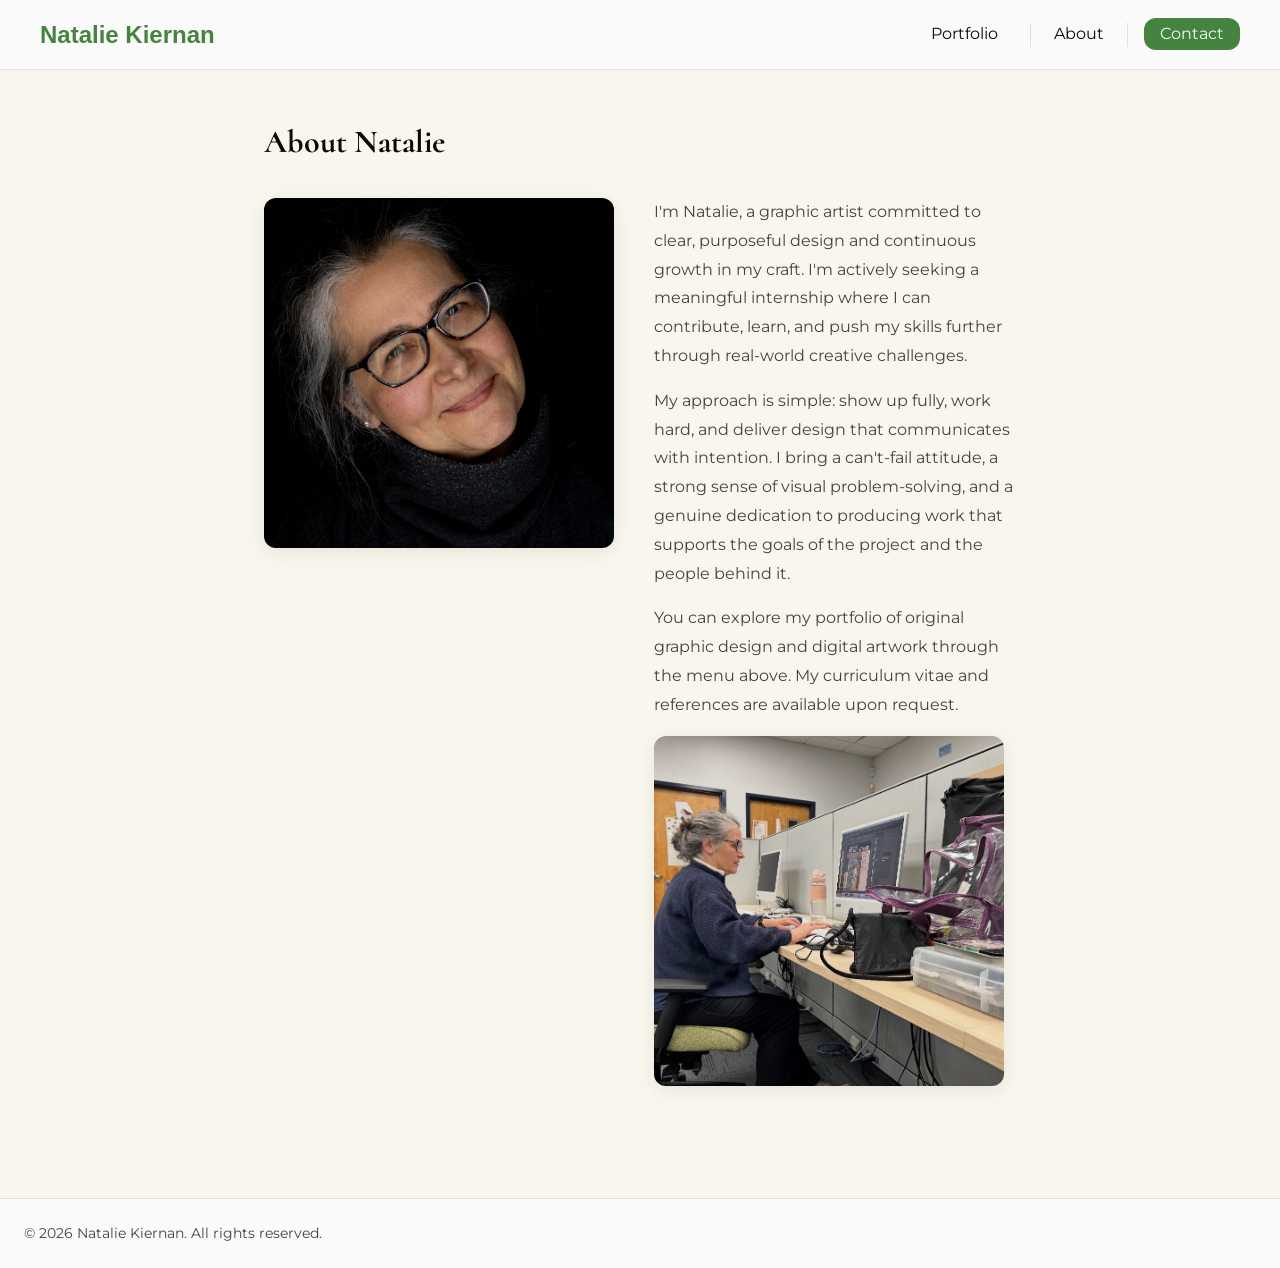
==== commit 179c58be: "update todo, tooltips, and about" ====
--- a/about.html
+++ b/about.html
@@ -8,14 +8,14 @@
   </head>
   <body>
     <header class="header">
-      <h1 class="logo"><a href="index.html">Natalie Kiernan</a></h1>
-      <nav aria-label="Main navigation">
-        <ul>
-          <li><a href="index.html">Portfolio</a></li>
-          <li class="border"><a href="about.html" class="active">About</a></li>
-          <li><a class="cta" href="contact.html">Contact</a></li>
-        </ul>
-      </nav>
+        <h1 class="logo"><a href="index.html">Natalie Kiernan</a></h1>
+        <nav aria-label="Main navigation">
+            <ul>
+                <li><a href="index.html" class="nav-link">Portfolio</a></li>
+                <li class="border"><a href="about.html" class="nav-link" class="active">About</a></li>
+                <li><a class="cta" href="contact.html">Contact</a></li>
+            </ul>
+        </nav>
     </header>
 
     <main>
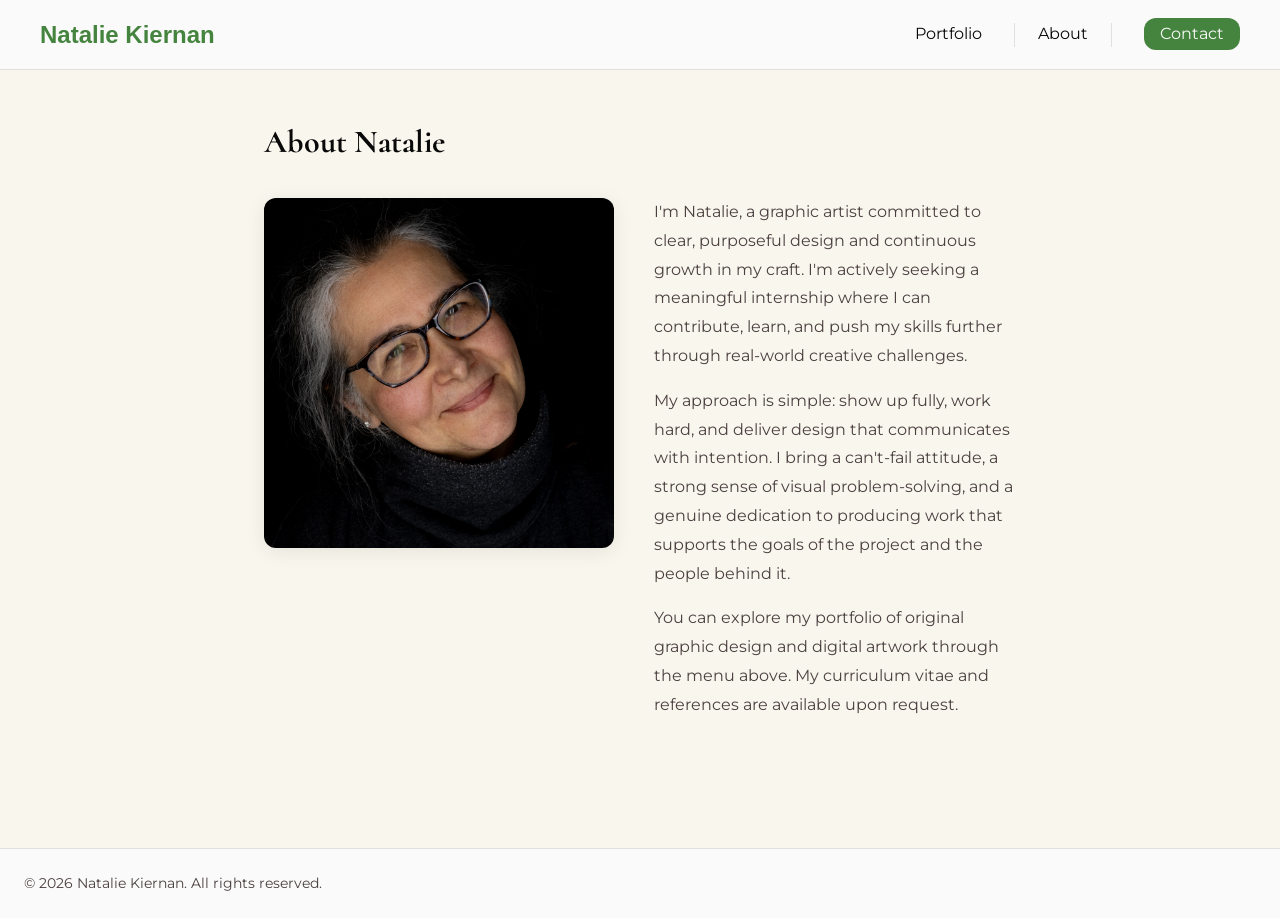
==== commit 156c426c: "Update is to eliminate computer lab photo from About" ====
--- a/about.html
+++ b/about.html
@@ -8,14 +8,17 @@
   </head>
   <body>
     <header class="header">
-        <h1 class="logo"><a href="index.html">Natalie Kiernan</a></h1>
-        <nav aria-label="Main navigation">
-            <ul>
-                <li><a href="index.html" class="nav-link">Portfolio</a></li>
-                <li class="border"><a href="about.html" class="nav-link" class="active">About</a></li>
-                <li><a class="cta" href="contact.html">Contact</a></li>
-            </ul>
-        </nav>
+      <h1 class="logo"><a href="index.html">Natalie Kiernan</a></h1>
+      <nav aria-label="Main navigation">
+        <ul>
+          <li><a href="index.html" class="nav-link">Portfolio</a></li>
+          <li class="border">
+            <a href="about.html" class="nav-link" class="active">About</a>
+          </li>
+          <li></li>
+          <li><a class="cta" href="contact.html">Contact</a></li>
+        </ul>
+      </nav>
     </header>
 
     <main>
@@ -52,12 +55,14 @@
               digital artwork through the menu above. My curriculum vitae and
               references are available upon request.
             </p>
-            <div class="about-info"> 
+            <!--            <div class="about-info"> 
             <img
             class="about-img"
             src="images/computer-lab.jpeg"
             alt="Natalie Kiernan"
+
             />
+-->
           </div>
         </div>
       </div>
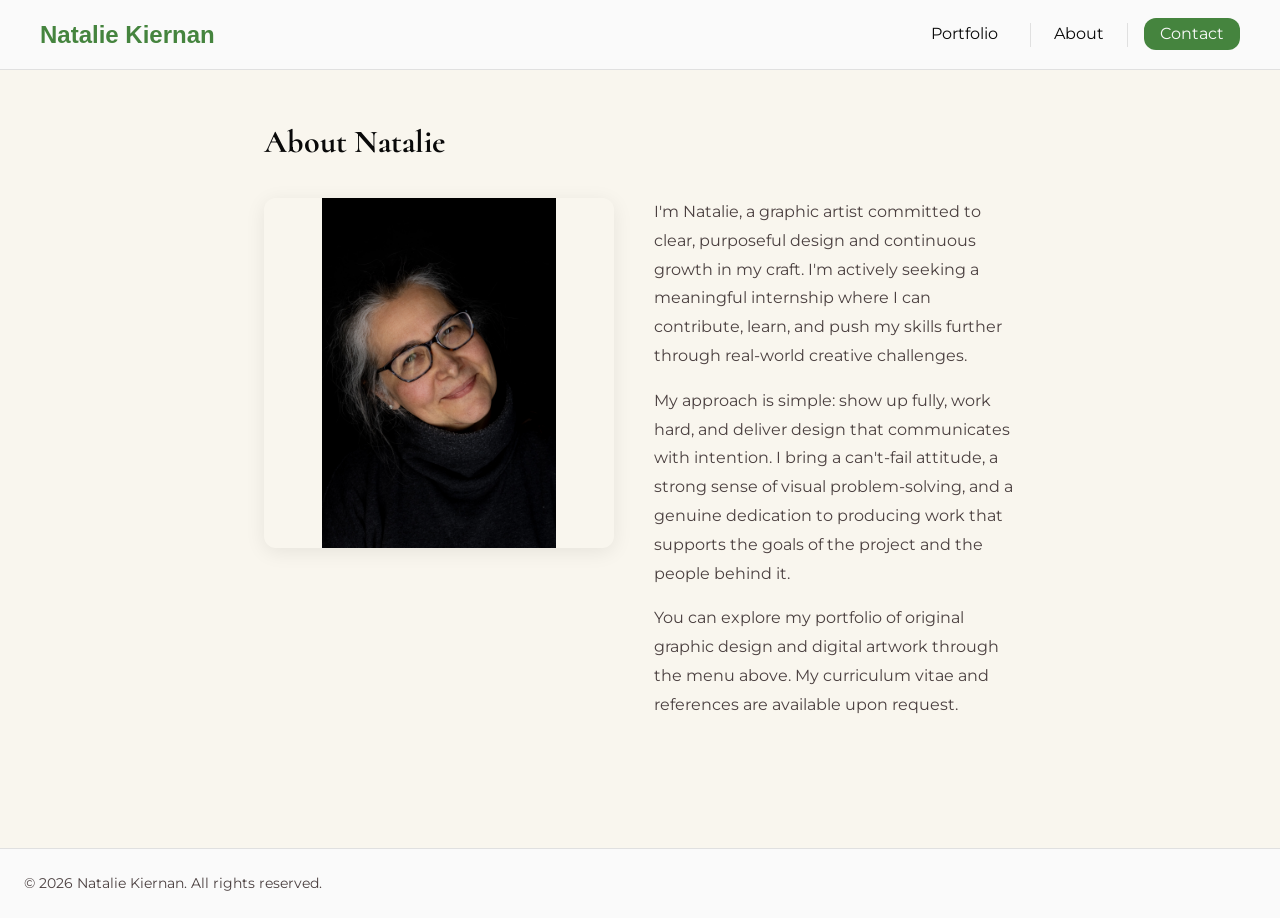
==== commit 16acf35c: "Update: ABOUT pg: space between text & Contact Button, Headshot: clarity (crisp code added)" ====
--- a/about.html
+++ b/about.html
@@ -15,7 +15,6 @@
           <li class="border">
             <a href="about.html" class="nav-link" class="active">About</a>
           </li>
-          <li></li>
           <li><a class="cta" href="contact.html">Contact</a></li>
         </ul>
       </nav>
@@ -29,6 +28,11 @@
             class="about-img"
             src="images/baker-studio-photos-1.jpg"
             alt="Natalie Kiernan"
+            style="object-fit: contain"
+            image-rendering:
+            -webkit-optimize-contrast;
+            image-rendering:
+            crisp-edges;
           />
           <!--         <img
             class="about-img"
@@ -55,12 +59,11 @@
               digital artwork through the menu above. My curriculum vitae and
               references are available upon request.
             </p>
-            <!--            <div class="about-info"> 
+            <!--           <div class="about-info"> 
             <img
             class="about-img"
             src="images/computer-lab.jpeg"
             alt="Natalie Kiernan"
-
             />
 -->
           </div>
